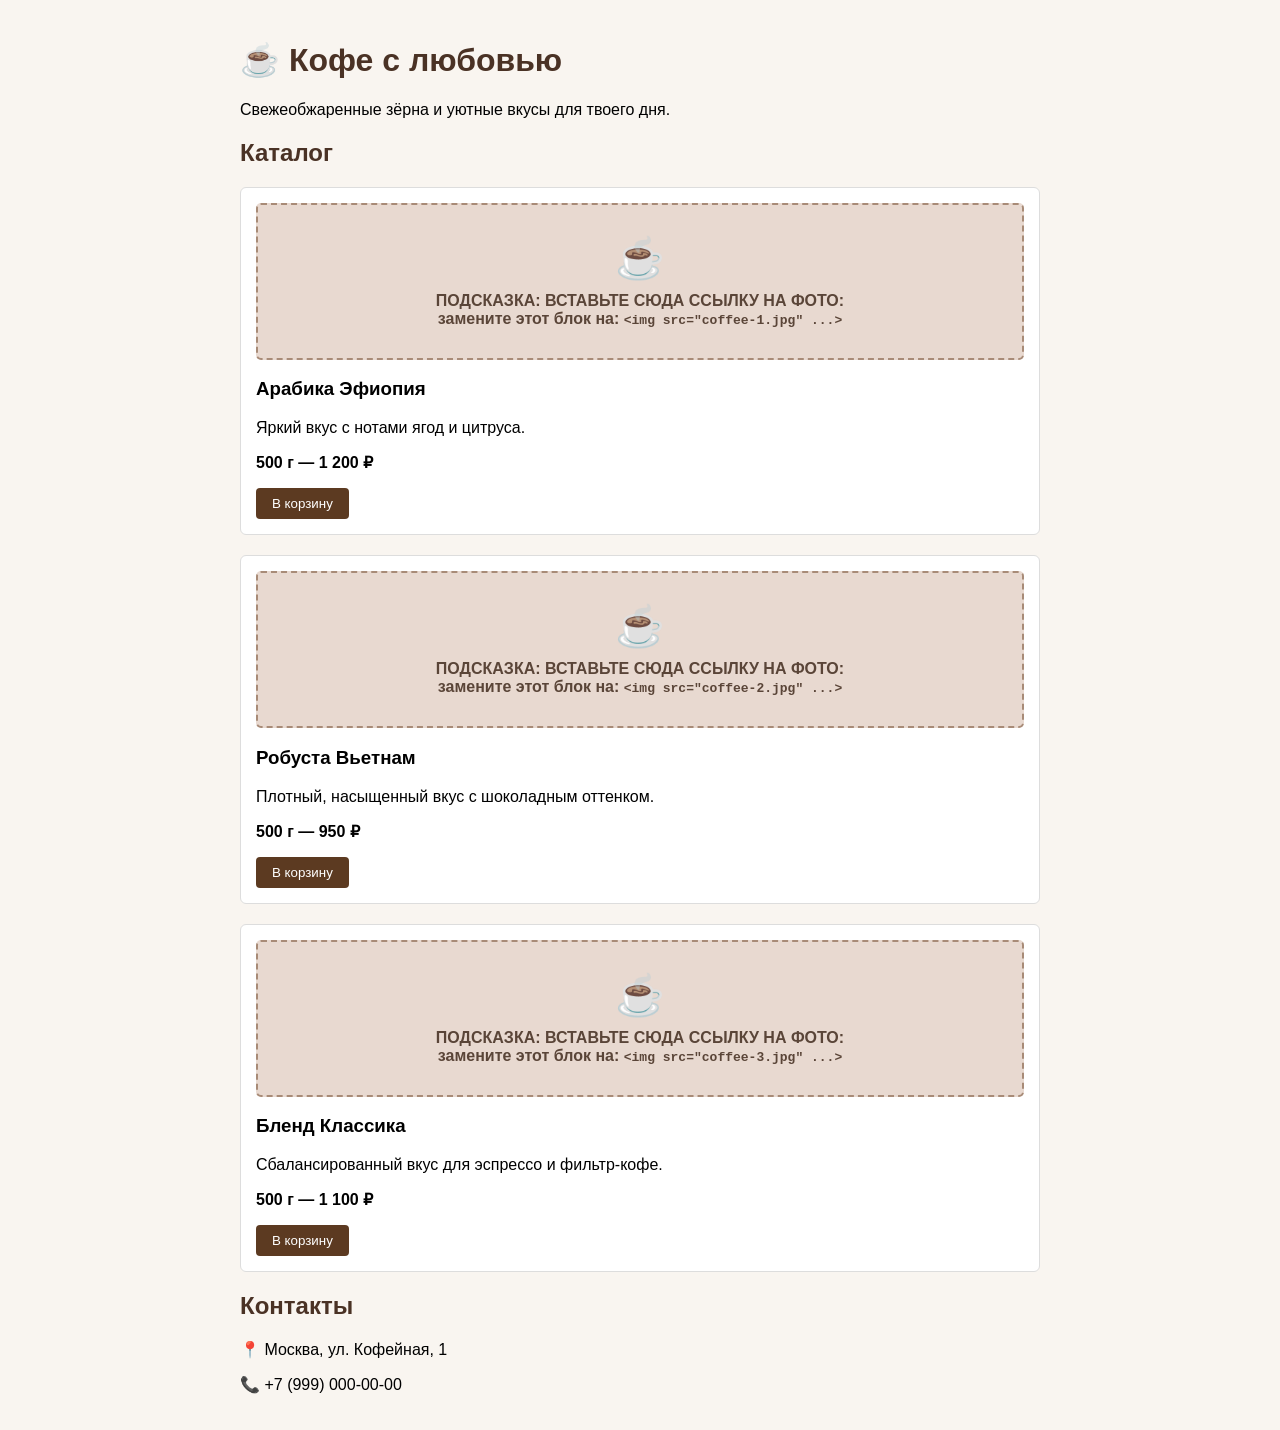
==== about-me/index.html @ 942d733c "Add files via upload" ====
<!DOCTYPE html>
<html lang="ru">
<head>
  <meta charset="UTF-8">
  <title>Кофе с любовью</title>
  <style>
    body { font-family: Arial, sans-serif; max-width: 800px; margin: 0 auto; padding: 20px; background: #f9f5f0; }
    h1, h2 { color: #4a3225; }
    .product { border: 1px solid #ddd; padding: 15px; margin-bottom: 20px; background: white; border-radius: 6px; }

    /* Блок-подсказка вместо картинки */
    .image-placeholder {
      background: #e8d9d0;
      color: #5a4538;
      text-align: center;
      padding: 30px;
      border-radius: 5px;
      margin-bottom: 10px;
      font-weight: bold;
      border: 2px dashed #a88b77;
    }

    /* Иконка внутри блока (символ чашки) */
    .icon { font-size: 40px; display: block; margin-bottom: 10px; }

    button { background: #5c3a21; color: white; padding: 8px 16px; border: none; cursor: pointer; border-radius: 4px; }
  </style>
</head>
<body>

  <h1>☕ Кофе с любовью</h1>
  <p>Свежеобжаренные зёрна и уютные вкусы для твоего дня.</p>

  <h2>Каталог</h2>

  <!-- Товар 1 -->
  <div class="product">
    <div class="image-placeholder">
      <span class="icon">☕</span>
      ПОДСКАЗКА: ВСТАВЬТЕ СЮДА ССЫЛКУ НА ФОТО:<br>
      замените этот блок на:
      <code>&lt;img src="coffee-1.jpg" ...&gt;</code>
    </div>
    <h3>Арабика Эфиопия</h3>
    <p>Яркий вкус с нотами ягод и цитруса.</p>
    <p><strong>500 г — 1 200 ₽</strong></p>
    <button onclick="alert('Арабика добавлена в корзину!')">В корзину</button>
  </div>

  <!-- Товар 2 -->
  <div class="product">
    <div class="image-placeholder">
      <span class="icon">☕</span>
      ПОДСКАЗКА: ВСТАВЬТЕ СЮДА ССЫЛКУ НА ФОТО:<br>
      замените этот блок на:
      <code>&lt;img src="coffee-2.jpg" ...&gt;</code>
    </div>
    <h3>Робуста Вьетнам</h3>
    <p>Плотный, насыщенный вкус с шоколадным оттенком.</p>
    <p><strong>500 г — 950 ₽</strong></p>
    <button onclick="alert('Робуста добавлена в корзину!')">В корзину</button>
  </div>

  <!-- Товар 3 -->
  <div class="product">
    <div class="image-placeholder">
      <span class="icon">☕</span>
      ПОДСКАЗКА: ВСТАВЬТЕ СЮДА ССЫЛКУ НА ФОТО:<br>
      замените этот блок на:
      <code>&lt;img src="coffee-3.jpg" ...&gt;</code>
    </div>
    <h3>Бленд Классика</h3>
    <p>Сбалансированный вкус для эспрессо и фильтр-кофе.</p>
    <p><strong>500 г — 1 100 ₽</strong></p>
    <button onclick="alert('Бленд добавлен в корзину!')">В корзину</button>
  </div>

  <h2>Контакты</h2>
  <p>📍 Москва, ул. Кофейная, 1</p>
  <p>📞 +7 (999) 000-00-00</p>

</body>
</html>
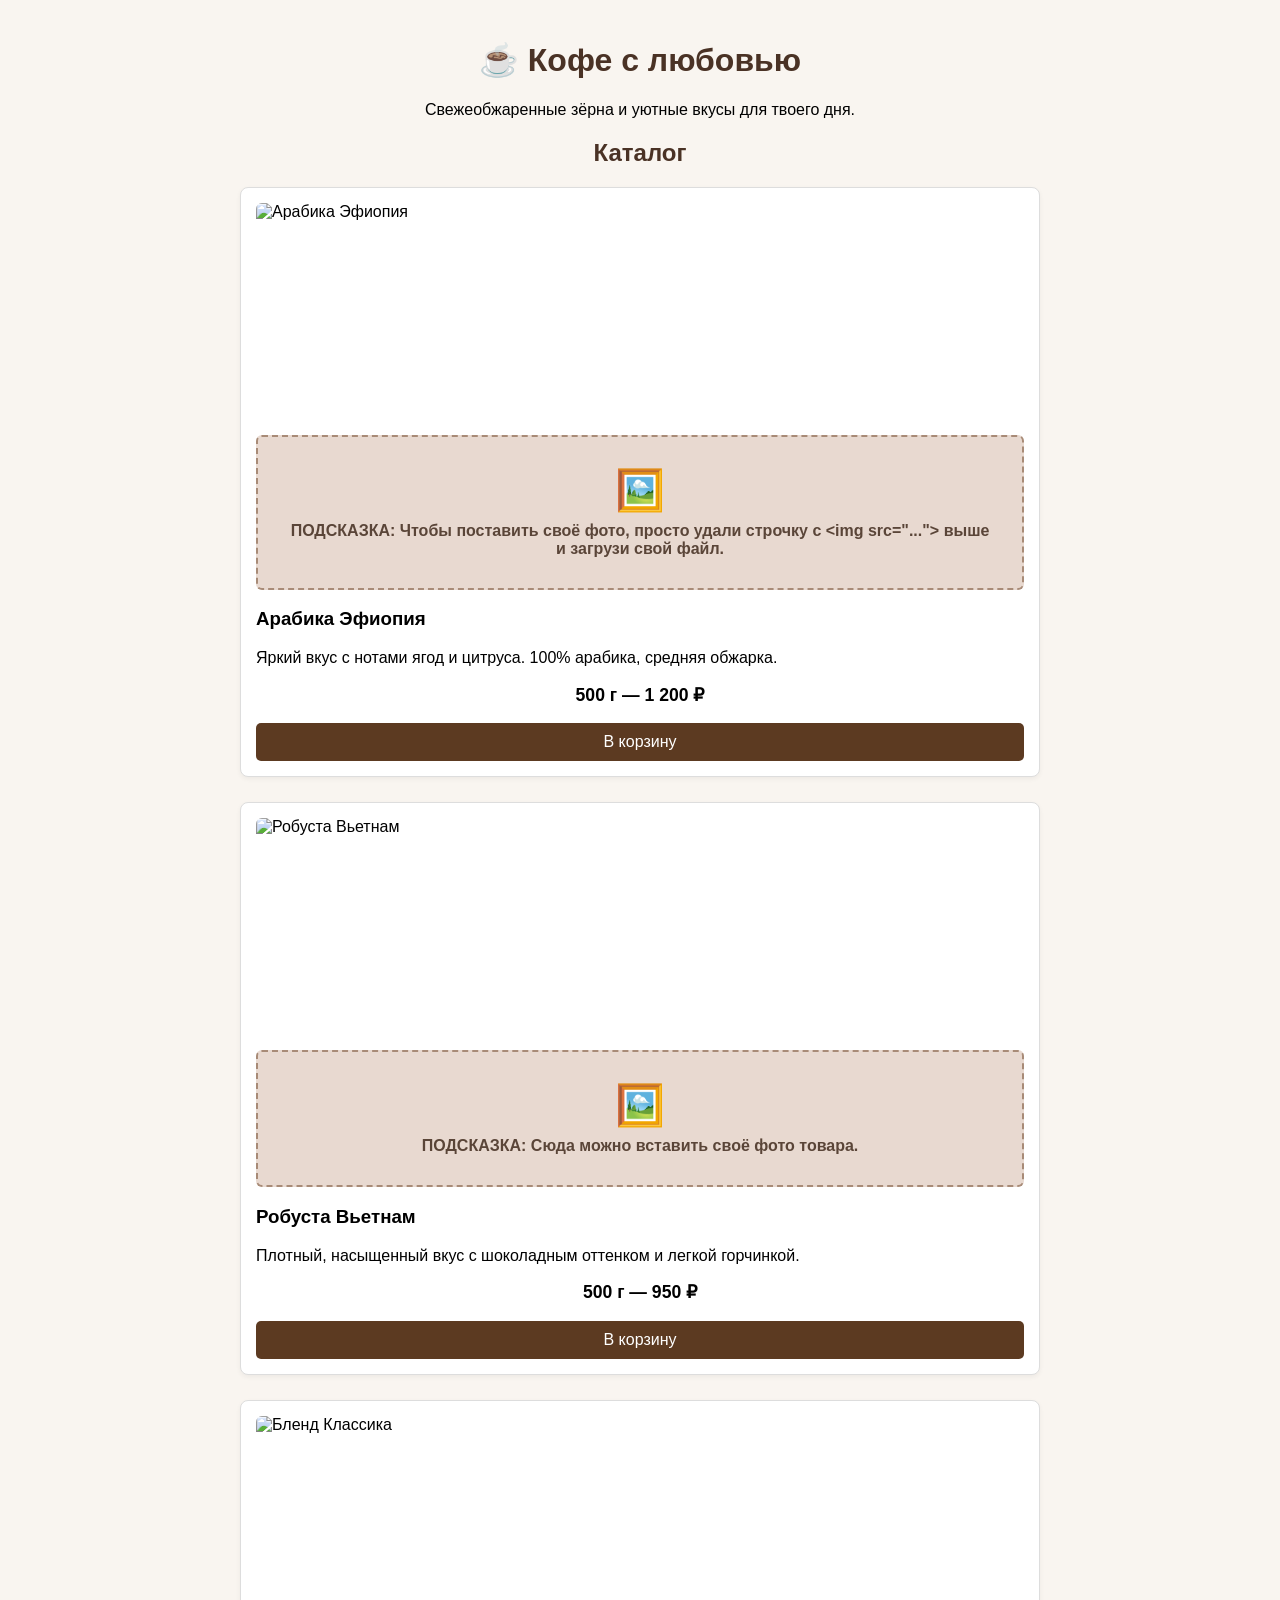
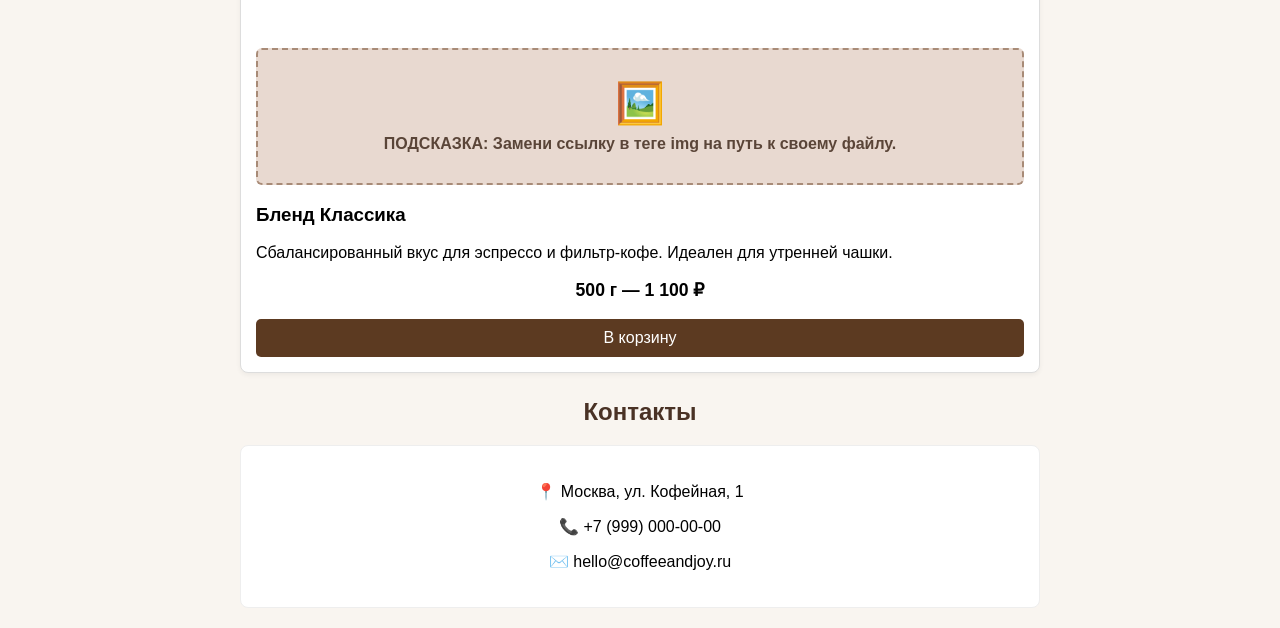
==== commit 098c1e9d: "Add files via upload" ====
--- a/about-me/index.html
+++ b/about-me/index.html
@@ -5,79 +5,82 @@
   <title>Кофе с любовью</title>
   <style>
     body { font-family: Arial, sans-serif; max-width: 800px; margin: 0 auto; padding: 20px; background: #f9f5f0; }
-    h1, h2 { color: #4a3225; }
-    .product { border: 1px solid #ddd; padding: 15px; margin-bottom: 20px; background: white; border-radius: 6px; }
+    h1, h2 { color: #4a3225; text-align: center; }
+    .product { border: 1px solid #ddd; padding: 15px; margin-bottom: 25px; background: white; border-radius: 8px; box-shadow: 0 2px 5px rgba(0,0,0,0.05); }
 
-    /* Блок-подсказка вместо картинки */
-    .image-placeholder {
+    /* Стили для реальной картинки */
+    .real-img { width: 100%; height: 220px; object-fit: cover; border-radius: 6px; margin-bottom: 12px; display: block; }
+
+    /* Блок-подсказка (серый, с пунктиром) */
+    .placeholder {
       background: #e8d9d0;
       color: #5a4538;
       text-align: center;
       padding: 30px;
-      border-radius: 5px;
-      margin-bottom: 10px;
+      border-radius: 6px;
+      margin-bottom: 12px;
       font-weight: bold;
       border: 2px dashed #a88b77;
     }
+    .icon { font-size: 40px; display: block; margin-bottom: 8px; }
 
-    /* Иконка внутри блока (символ чашки) */
-    .icon { font-size: 40px; display: block; margin-bottom: 10px; }
-
-    button { background: #5c3a21; color: white; padding: 8px 16px; border: none; cursor: pointer; border-radius: 4px; }
+    button { background: #5c3a21; color: white; padding: 10px 20px; border: none; cursor: pointer; border-radius: 5px; font-size: 1rem; width: 100%; }
+    button:hover { background: #4b2e1d; }
   </style>
 </head>
 <body>
 
   <h1>☕ Кофе с любовью</h1>
-  <p>Свежеобжаренные зёрна и уютные вкусы для твоего дня.</p>
+  <p style="text-align:center;">Свежеобжаренные зёрна и уютные вкусы для твоего дня.</p>
 
   <h2>Каталог</h2>
 
-  <!-- Товар 1 -->
+  <!-- Товар 1: Тут уже стоит реальная картинка из интернета -->
   <div class="product">
-    <div class="image-placeholder">
-      <span class="icon">☕</span>
-      ПОДСКАЗКА: ВСТАВЬТЕ СЮДА ССЫЛКУ НА ФОТО:<br>
-      замените этот блок на:
-      <code>&lt;img src="coffee-1.jpg" ...&gt;</code>
+    <img src="https://images.unsplash.com/photo-1558981420-bf35fd2dfab9?q=80&w=800&auto=format&fit=crop" alt="Арабика Эфиопия" class="real-img">
+    <!-- А вот эта плашка — подсказка, если захочешь заменить фото -->
+    <div class="placeholder">
+      <span class="icon">🖼️</span>
+      ПОДСКАЗКА: Чтобы поставить своё фото, просто удали строчку с <b>&lt;img src="..."&gt;</b> выше и загрузи свой файл.
     </div>
     <h3>Арабика Эфиопия</h3>
-    <p>Яркий вкус с нотами ягод и цитруса.</p>
-    <p><strong>500 г — 1 200 ₽</strong></p>
+    <p>Яркий вкус с нотами ягод и цитруса. 100% арабика, средняя обжарка.</p>
+    <p style="font-size:1.1rem; font-weight:bold; text-align:center;">500 г — 1 200 ₽</p>
     <button onclick="alert('Арабика добавлена в корзину!')">В корзину</button>
   </div>
 
-  <!-- Товар 2 -->
+  <!-- Товар 2: Тут тоже реальная картинка -->
   <div class="product">
-    <div class="image-placeholder">
-      <span class="icon">☕</span>
-      ПОДСКАЗКА: ВСТАВЬТЕ СЮДА ССЫЛКУ НА ФОТО:<br>
-      замените этот блок на:
-      <code>&lt;img src="coffee-2.jpg" ...&gt;</code>
+    <img src="https://images.unsplash.com/photo-1517705008128-361805f42089?q=80&w=800&auto=format&fit=crop" alt="Робуста Вьетнам" class="real-img">
+    <div class="placeholder">
+      <span class="icon">🖼️</span>
+      ПОДСКАЗКА: Сюда можно вставить своё фото товара.
     </div>
     <h3>Робуста Вьетнам</h3>
-    <p>Плотный, насыщенный вкус с шоколадным оттенком.</p>
-    <p><strong>500 г — 950 ₽</strong></p>
+    <p>Плотный, насыщенный вкус с шоколадным оттенком и легкой горчинкой.</p>
+    <p style="font-size:1.1rem; font-weight:bold; text-align:center;">500 г — 950 ₽</p>
     <button onclick="alert('Робуста добавлена в корзину!')">В корзину</button>
   </div>
 
-  <!-- Товар 3 -->
+  <!-- Товар 3: И тут картинка -->
   <div class="product">
-    <div class="image-placeholder">
-      <span class="icon">☕</span>
-      ПОДСКАЗКА: ВСТАВЬТЕ СЮДА ССЫЛКУ НА ФОТО:<br>
-      замените этот блок на:
-      <code>&lt;img src="coffee-3.jpg" ...&gt;</code>
+    <img src="https://images.unsplash.com/photo-1623654629735-b0cb8c5a2a9a?q=80&w=800&auto=format&fit=crop" alt="Бленд Классика" class="real-img">
+    <div class="placeholder">
+      <span class="icon">🖼️</span>
+      ПОДСКАЗКА: Замени ссылку в теге img на путь к своему файлу.
     </div>
     <h3>Бленд Классика</h3>
-    <p>Сбалансированный вкус для эспрессо и фильтр-кофе.</p>
-    <p><strong>500 г — 1 100 ₽</strong></p>
+    <p>Сбалансированный вкус для эспрессо и фильтр-кофе. Идеален для утренней чашки.</p>
+    <p style="font-size:1.1rem; font-weight:bold; text-align:center;">500 г — 1 100 ₽</p>
     <button onclick="alert('Бленд добавлен в корзину!')">В корзину</button>
   </div>
 
-  <h2>Контакты</h2>
-  <p>📍 Москва, ул. Кофейная, 1</p>
-  <p>📞 +7 (999) 000-00-00</p>
+  <h2 style="text-align:center;">Контакты</h2>
+  <div style="background:white; padding:20px; border-radius:8px; text-align:center; border:1px solid #eee;">
+    <p>📍 Москва, ул. Кофейная, 1</p>
+    <p>📞 +7 (999) 000-00-00</p>
+    <p>✉️ hello@coffeeandjoy.ru</p>
+  </div>
 
 </body>
 </html>
